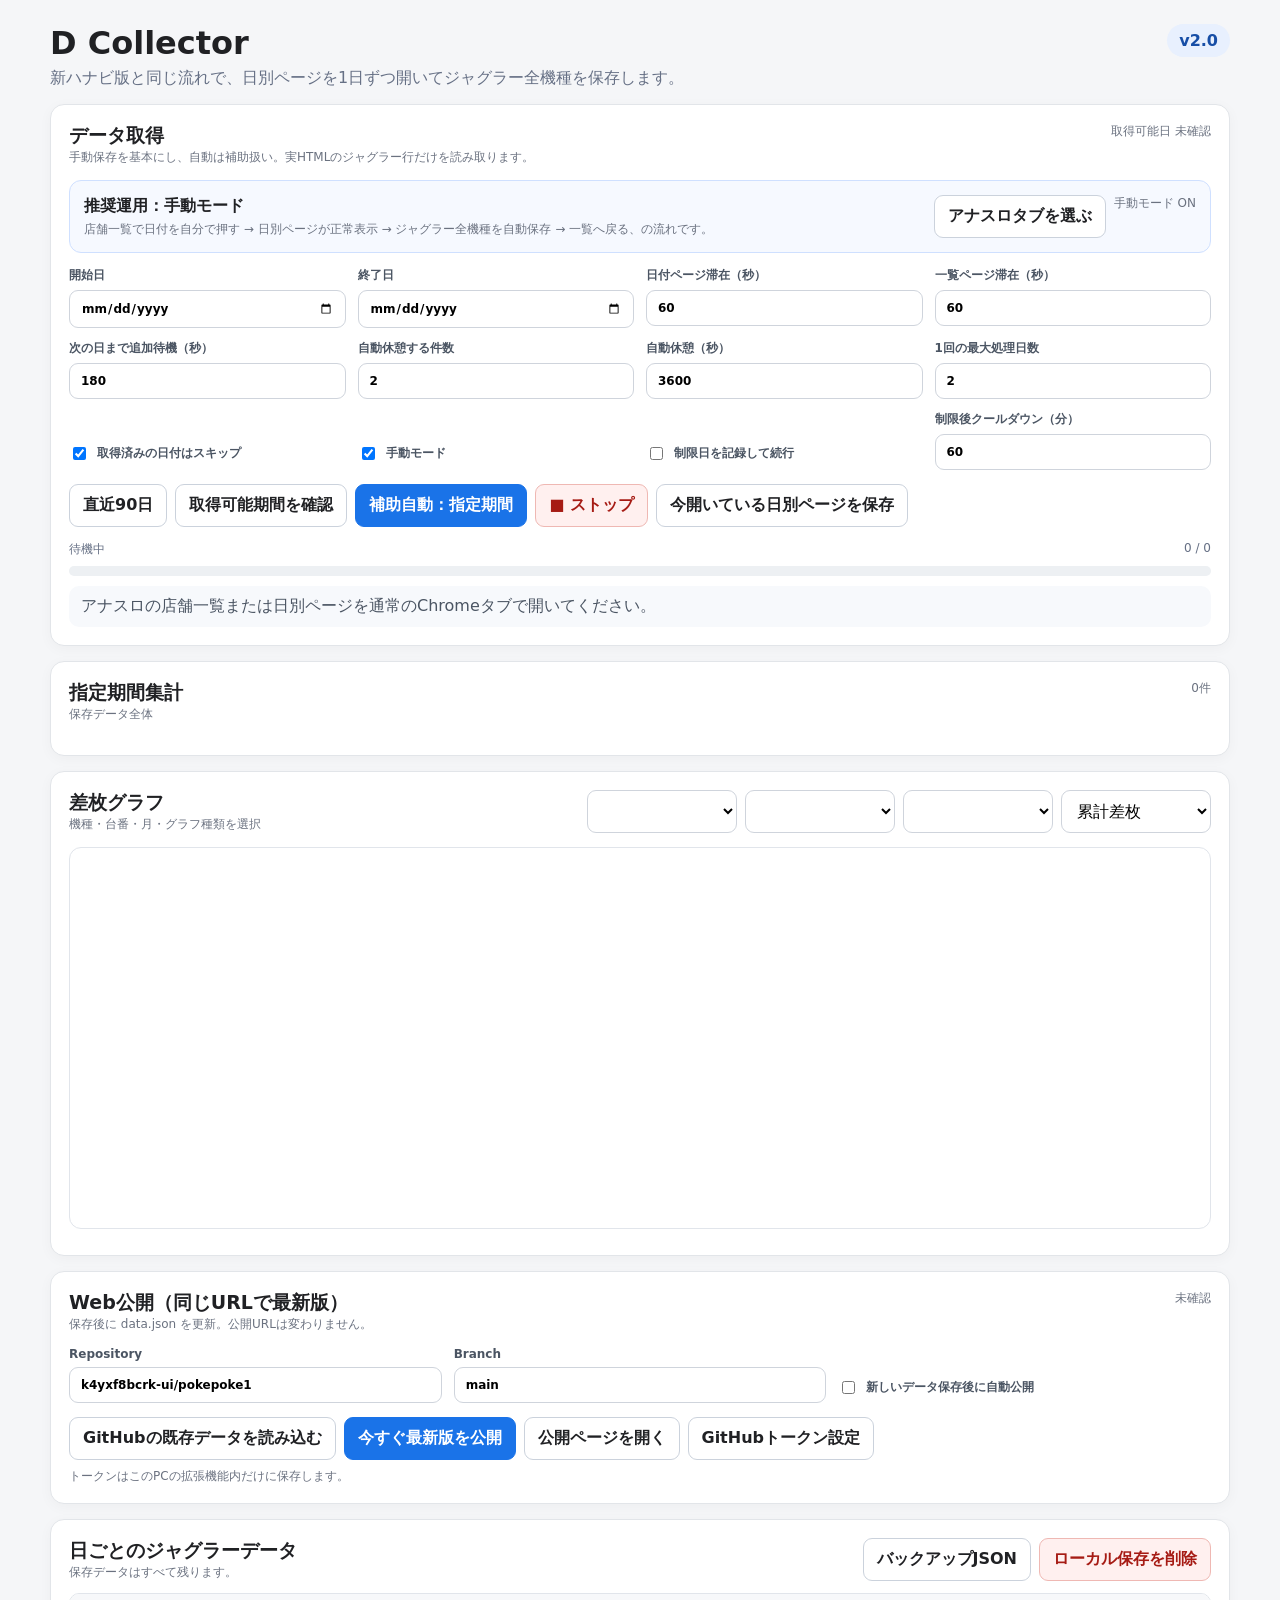
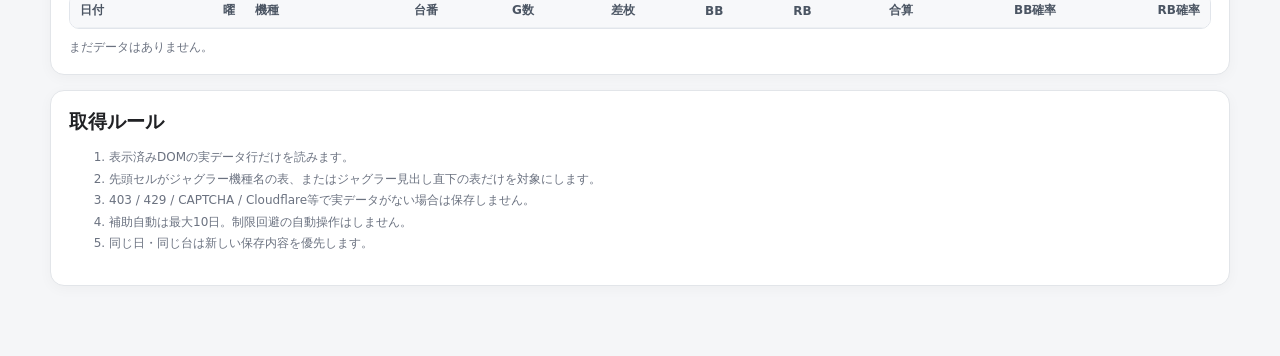
==== extension/collector.html @ d7a4352f "Add full Shin Hanabi style collector workspace" ====
<!doctype html>
<html lang="ja">
<head>
<meta charset="utf-8">
<meta name="viewport" content="width=device-width,initial-scale=1">
<title>D Collector</title>
<style>
:root{font-family:system-ui,-apple-system,BlinkMacSystemFont,"Segoe UI","Yu Gothic",Meiryo,sans-serif;color:#202124;background:#f5f6f8}*{box-sizing:border-box}body{margin:0;background:#f5f6f8}.wrap{width:min(1180px,calc(100% - 28px));margin:24px auto 70px}.hero{display:flex;justify-content:space-between;gap:18px;align-items:flex-start}.hero h1{margin:0 0 6px;font-size:32px}.hero p{margin:0;color:#667085}.pill{padding:7px 12px;border-radius:999px;background:#e8f0fe;color:#174ea6;font-weight:800}.panel{background:#fff;border:1px solid #e2e5e9;border-radius:14px;padding:18px;margin-top:15px;box-shadow:0 3px 14px rgba(0,0,0,.035)}h2{margin:0;font-size:19px}.section-head{display:flex;justify-content:space-between;gap:14px;align-items:flex-start;flex-wrap:wrap}.sub,.muted,small{color:#6b7280;font-size:12px}.manual-first{display:flex;justify-content:space-between;gap:14px;align-items:center;padding:14px;border:1px solid #cfe0ff;background:#f6f9ff;border-radius:12px;margin-top:14px}.manual-first strong{display:block;margin-bottom:4px}.grid{display:grid;grid-template-columns:repeat(4,minmax(0,1fr));gap:12px;margin-top:14px}label{font-size:12px;font-weight:800;color:#4b5563;display:flex;flex-direction:column;gap:6px}input,select{width:100%;border:1px solid #cfd4dc;border-radius:9px;padding:10px 11px;background:#fff;font:inherit}label.check{flex-direction:row;align-items:center;gap:8px;padding-top:25px}label.check input{width:auto}.btn-row{display:flex;gap:8px;flex-wrap:wrap;margin-top:14px}button{border:1px solid #cbd2dc;background:#fff;color:#202124;border-radius:9px;padding:10px 13px;font:inherit;font-weight:800;cursor:pointer}button.primary{background:#1a73e8;border-color:#1a73e8;color:#fff}button.accent{background:#6b3fa0;border-color:#6b3fa0;color:#fff}button.danger{background:#fff0ef;border-color:#efb8b3;color:#a61b14}.progress{height:10px;background:#edf0f3;border-radius:999px;overflow:hidden;margin-top:8px}.progress>div{height:100%;width:0;background:#1a73e8;transition:.2s}.progress-head{display:flex;justify-content:space-between;font-size:12px;color:#667085;margin-top:14px}.notice{margin-top:10px;padding:10px 12px;border-radius:10px;background:#f7f9fc;color:#4b5563;white-space:pre-wrap}.summary{display:grid;grid-template-columns:repeat(4,minmax(0,1fr));gap:10px;margin-top:14px}.card{border:1px solid #e1e5eb;border-radius:12px;padding:13px;background:#fafbfc}.card .k{font-size:12px;color:#6b7280}.card .v{font-size:19px;font-weight:900;margin-top:5px}.blue{color:#1a73e8}.red{color:#d93025}.table-scroll{overflow:auto;margin-top:12px;border:1px solid #e1e5eb;border-radius:10px}table{width:100%;min-width:1050px;border-collapse:collapse}th,td{padding:8px 10px;border-bottom:1px solid #edf0f3;text-align:right;white-space:nowrap;font-size:12px}th{background:#f7f8fa;color:#4b5563;position:sticky;top:0}th:nth-child(1),td:nth-child(1),th:nth-child(3),td:nth-child(3){text-align:left}.publish-grid{grid-template-columns:repeat(3,minmax(0,1fr))}.ok{color:#0f7b3e}.warn{color:#9a5b00}.chartWrap{border:1px solid #e1e5eb;border-radius:12px;overflow:hidden;margin-top:14px}.chartWrap canvas{display:block;width:100%;height:380px}.inline{display:flex;gap:8px;flex-wrap:wrap}.inline select{width:auto;min-width:150px}@media(max-width:900px){.grid,.summary,.publish-grid{grid-template-columns:1fr 1fr}}@media(max-width:560px){.hero,.manual-first{flex-direction:column;align-items:flex-start}.grid,.summary,.publish-grid{grid-template-columns:1fr}.wrap{width:calc(100% - 18px)}}
</style>
</head>
<body>
<main class="wrap">
<header class="hero"><div><h1>D Collector</h1><p>新ハナビ版と同じ流れで、日別ページを1日ずつ開いてジャグラー全機種を保存します。</p></div><div class="pill">v2.0</div></header>

<section class="panel">
  <div class="section-head"><div><h2>データ取得</h2><div class="sub">手動保存を基本にし、自動は補助扱い。実HTMLのジャグラー行だけを読み取ります。</div></div><span id="availableInfo" class="muted">取得可能日 未確認</span></div>
  <div class="manual-first"><div><strong>推奨運用：手動モード</strong><div class="sub">店舗一覧で日付を自分で押す → 日別ページが正常表示 → ジャグラー全機種を自動保存 → 一覧へ戻る、の流れです。</div></div><div class="btn-row" style="margin:0"><button id="openListManual">アナスロタブを選ぶ</button><span id="manualStatus" class="muted">手動モード ON</span></div></div>

  <div class="grid">
    <label>開始日<input id="startDate" type="date"></label>
    <label>終了日<input id="endDate" type="date"></label>
    <label>日付ページ滞在（秒）<input id="detailDwell" type="number" min="10" max="300" step="10" value="60"></label>
    <label>一覧ページ滞在（秒）<input id="listDwell" type="number" min="10" max="300" step="10" value="60"></label>
    <label>次の日まで追加待機（秒）<input id="interval" type="number" min="60" max="600" step="30" value="180"></label>
    <label>自動休憩する件数<input id="breakEvery" type="number" min="2" max="100" value="2"></label>
    <label>自動休憩（秒）<input id="breakSeconds" type="number" min="300" max="7200" step="300" value="3600"></label>
    <label>1回の最大処理日数<input id="maxPerRun" type="number" min="1" max="10" value="2"></label>
    <label class="check"><input id="skipDone" type="checkbox" checked><span>取得済みの日付はスキップ</span></label>
    <label class="check"><input id="manualMode" type="checkbox" checked><span>手動モード</span></label>
    <label class="check"><input id="continueAfterRestricted" type="checkbox"><span>制限日を記録して続行</span></label>
    <label>制限後クールダウン（分）<input id="cooldown" type="number" min="1" max="360" value="60"></label>
  </div>
  <div class="btn-row"><button id="set90">直近90日</button><button id="scanAvailable">取得可能期間を確認</button><button id="collectRange" class="primary">補助自動：指定期間</button><button id="stop" class="danger" disabled>■ ストップ</button><button id="captureCurrent">今開いている日別ページを保存</button></div>
  <div class="progress-head"><span id="status">待機中</span><span id="progressText">0 / 0</span></div><div class="progress"><div id="progressBar"></div></div><div id="notice" class="notice">アナスロの店舗一覧または日別ページを通常のChromeタブで開いてください。</div>
</section>

<section class="panel"><div class="section-head"><div><h2>指定期間集計</h2><div id="summaryRangeInfo" class="sub">保存データ全体</div></div><span id="recordCount" class="muted">0件</span></div><div id="summaryCards" class="summary"></div></section>

<section class="panel"><div class="section-head"><div><h2>差枚グラフ</h2><div class="sub">機種・台番・月・グラフ種類を選択</div></div><div class="inline"><select id="chartModel"></select><select id="chartMachine"></select><select id="chartMonth"></select><select id="chartMode"><option value="cumulative">累計差枚</option><option value="daily">日別差枚</option><option value="monthly">月別差枚</option></select></div></div><div class="chartWrap"><canvas id="chartCanvas"></canvas></div><div id="chartLegend" class="muted" style="margin-top:8px"></div></section>

<section class="panel">
  <div class="section-head"><div><h2>Web公開（同じURLで最新版）</h2><div class="sub">保存後に data.json を更新。公開URLは変わりません。</div></div><span id="publishStatus" class="muted">未確認</span></div>
  <div class="grid publish-grid"><label>Repository<input id="repo" value="k4yxf8bcrk-ui/pokepoke1"></label><label>Branch<input id="branch" value="main"></label><label class="check"><input id="publishAuto" type="checkbox"><span>新しいデータ保存後に自動公開</span></label></div>
  <div class="btn-row"><button id="pullGithub">GitHubの既存データを読み込む</button><button id="publishNow" class="primary">今すぐ最新版を公開</button><button id="publishOpen">公開ページを開く</button><button id="openOptions">GitHubトークン設定</button></div>
  <div class="sub" style="margin-top:8px">トークンはこのPCの拡張機能内だけに保存します。</div>
</section>

<section class="panel"><div class="section-head"><div><h2>日ごとのジャグラーデータ</h2><div class="sub">保存データはすべて残ります。</div></div><div class="btn-row" style="margin:0"><button id="exportJson">バックアップJSON</button><button id="clearLocal" class="danger">ローカル保存を削除</button></div></div><div class="table-scroll"><table><thead><tr><th>日付</th><th>曜</th><th>機種</th><th>台番</th><th>G数</th><th>差枚</th><th>BB</th><th>RB</th><th>合算</th><th>BB確率</th><th>RB確率</th></tr></thead><tbody id="dataBody"></tbody></table></div><div id="empty" class="muted" style="margin-top:10px">まだデータはありません。</div></section>

<section class="panel"><h2>取得ルール</h2><ol class="sub" style="line-height:1.8"><li>表示済みDOMの実データ行だけを読みます。</li><li>先頭セルがジャグラー機種名の表、またはジャグラー見出し直下の表だけを対象にします。</li><li>403 / 429 / CAPTCHA / Cloudflare等で実データがない場合は保存しません。</li><li>補助自動は最大10日。制限回避の自動操作はしません。</li><li>同じ日・同じ台は新しい保存内容を優先します。</li></ol></section>
</main>
<script src="collector.js"></script>
</body>
</html>
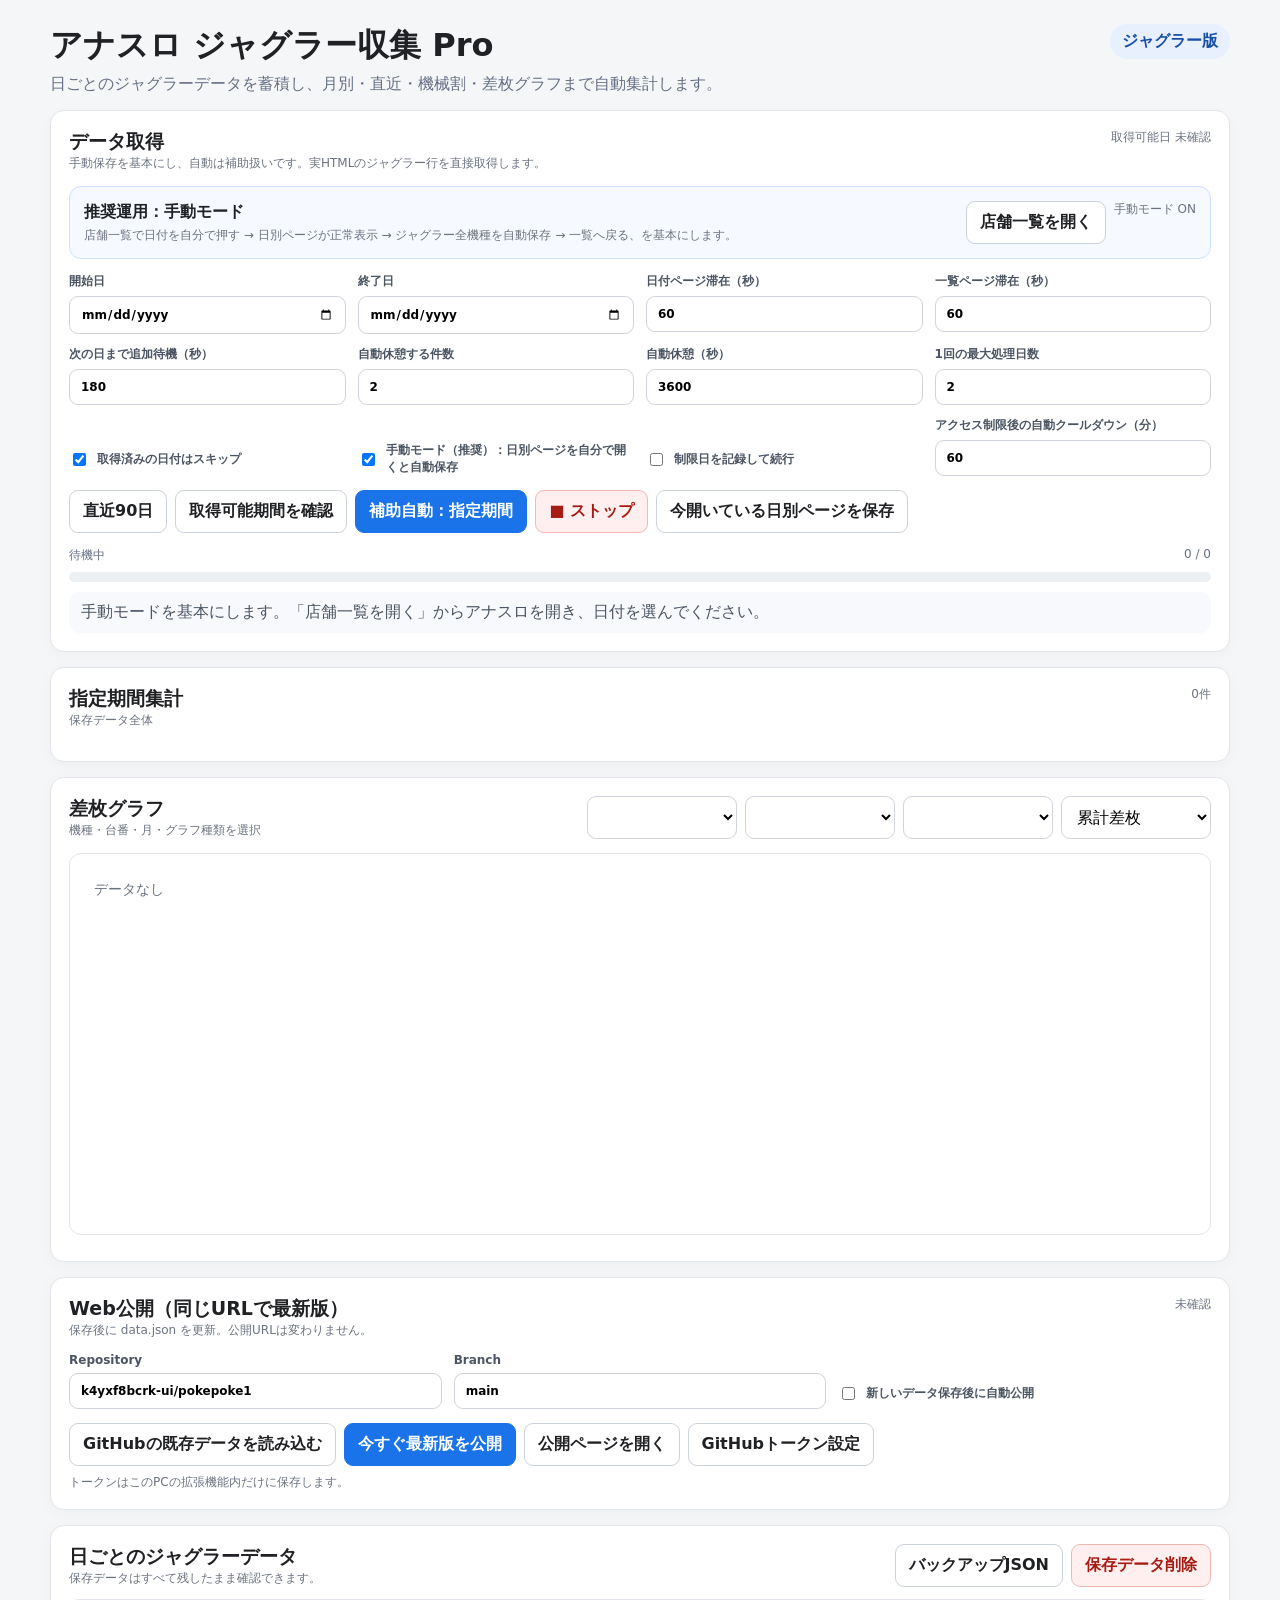
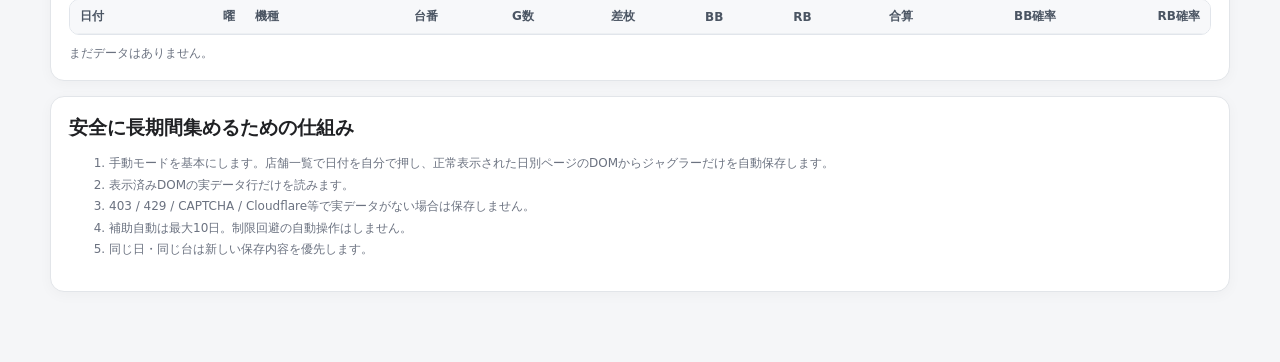
==== commit 03498966: "Match Shin Hanabi collector labels" ====
--- a/extension/collector.html
+++ b/extension/collector.html
@@ -3,18 +3,18 @@
 <head>
 <meta charset="utf-8">
 <meta name="viewport" content="width=device-width,initial-scale=1">
-<title>D Collector</title>
+<title>アナスロ ジャグラー収集 Pro</title>
 <style>
 :root{font-family:system-ui,-apple-system,BlinkMacSystemFont,"Segoe UI","Yu Gothic",Meiryo,sans-serif;color:#202124;background:#f5f6f8}*{box-sizing:border-box}body{margin:0;background:#f5f6f8}.wrap{width:min(1180px,calc(100% - 28px));margin:24px auto 70px}.hero{display:flex;justify-content:space-between;gap:18px;align-items:flex-start}.hero h1{margin:0 0 6px;font-size:32px}.hero p{margin:0;color:#667085}.pill{padding:7px 12px;border-radius:999px;background:#e8f0fe;color:#174ea6;font-weight:800}.panel{background:#fff;border:1px solid #e2e5e9;border-radius:14px;padding:18px;margin-top:15px;box-shadow:0 3px 14px rgba(0,0,0,.035)}h2{margin:0;font-size:19px}.section-head{display:flex;justify-content:space-between;gap:14px;align-items:flex-start;flex-wrap:wrap}.sub,.muted,small{color:#6b7280;font-size:12px}.manual-first{display:flex;justify-content:space-between;gap:14px;align-items:center;padding:14px;border:1px solid #cfe0ff;background:#f6f9ff;border-radius:12px;margin-top:14px}.manual-first strong{display:block;margin-bottom:4px}.grid{display:grid;grid-template-columns:repeat(4,minmax(0,1fr));gap:12px;margin-top:14px}label{font-size:12px;font-weight:800;color:#4b5563;display:flex;flex-direction:column;gap:6px}input,select{width:100%;border:1px solid #cfd4dc;border-radius:9px;padding:10px 11px;background:#fff;font:inherit}label.check{flex-direction:row;align-items:center;gap:8px;padding-top:25px}label.check input{width:auto}.btn-row{display:flex;gap:8px;flex-wrap:wrap;margin-top:14px}button{border:1px solid #cbd2dc;background:#fff;color:#202124;border-radius:9px;padding:10px 13px;font:inherit;font-weight:800;cursor:pointer}button.primary{background:#1a73e8;border-color:#1a73e8;color:#fff}button.accent{background:#6b3fa0;border-color:#6b3fa0;color:#fff}button.danger{background:#fff0ef;border-color:#efb8b3;color:#a61b14}.progress{height:10px;background:#edf0f3;border-radius:999px;overflow:hidden;margin-top:8px}.progress>div{height:100%;width:0;background:#1a73e8;transition:.2s}.progress-head{display:flex;justify-content:space-between;font-size:12px;color:#667085;margin-top:14px}.notice{margin-top:10px;padding:10px 12px;border-radius:10px;background:#f7f9fc;color:#4b5563;white-space:pre-wrap}.summary{display:grid;grid-template-columns:repeat(4,minmax(0,1fr));gap:10px;margin-top:14px}.card{border:1px solid #e1e5eb;border-radius:12px;padding:13px;background:#fafbfc}.card .k{font-size:12px;color:#6b7280}.card .v{font-size:19px;font-weight:900;margin-top:5px}.blue{color:#1a73e8}.red{color:#d93025}.table-scroll{overflow:auto;margin-top:12px;border:1px solid #e1e5eb;border-radius:10px}table{width:100%;min-width:1050px;border-collapse:collapse}th,td{padding:8px 10px;border-bottom:1px solid #edf0f3;text-align:right;white-space:nowrap;font-size:12px}th{background:#f7f8fa;color:#4b5563;position:sticky;top:0}th:nth-child(1),td:nth-child(1),th:nth-child(3),td:nth-child(3){text-align:left}.publish-grid{grid-template-columns:repeat(3,minmax(0,1fr))}.ok{color:#0f7b3e}.warn{color:#9a5b00}.chartWrap{border:1px solid #e1e5eb;border-radius:12px;overflow:hidden;margin-top:14px}.chartWrap canvas{display:block;width:100%;height:380px}.inline{display:flex;gap:8px;flex-wrap:wrap}.inline select{width:auto;min-width:150px}@media(max-width:900px){.grid,.summary,.publish-grid{grid-template-columns:1fr 1fr}}@media(max-width:560px){.hero,.manual-first{flex-direction:column;align-items:flex-start}.grid,.summary,.publish-grid{grid-template-columns:1fr}.wrap{width:calc(100% - 18px)}}
 </style>
 </head>
 <body>
 <main class="wrap">
-<header class="hero"><div><h1>D Collector</h1><p>新ハナビ版と同じ流れで、日別ページを1日ずつ開いてジャグラー全機種を保存します。</p></div><div class="pill">v2.0</div></header>
+<header class="hero"><div><h1>アナスロ ジャグラー収集 Pro</h1><p>日ごとのジャグラーデータを蓄積し、月別・直近・機械割・差枚グラフまで自動集計します。</p></div><div class="pill">ジャグラー版</div></header>
 
 <section class="panel">
-  <div class="section-head"><div><h2>データ取得</h2><div class="sub">手動保存を基本にし、自動は補助扱い。実HTMLのジャグラー行だけを読み取ります。</div></div><span id="availableInfo" class="muted">取得可能日 未確認</span></div>
-  <div class="manual-first"><div><strong>推奨運用：手動モード</strong><div class="sub">店舗一覧で日付を自分で押す → 日別ページが正常表示 → ジャグラー全機種を自動保存 → 一覧へ戻る、の流れです。</div></div><div class="btn-row" style="margin:0"><button id="openListManual">アナスロタブを選ぶ</button><span id="manualStatus" class="muted">手動モード ON</span></div></div>
+  <div class="section-head"><div><h2>データ取得</h2><div class="sub">手動保存を基本にし、自動は補助扱いです。実HTMLのジャグラー行を直接取得します。</div></div><span id="availableInfo" class="muted">取得可能日 未確認</span></div>
+  <div class="manual-first"><div><strong>推奨運用：手動モード</strong><div class="sub">店舗一覧で日付を自分で押す → 日別ページが正常表示 → ジャグラー全機種を自動保存 → 一覧へ戻る、を基本にします。</div></div><div class="btn-row" style="margin:0"><button id="openListManual">店舗一覧を開く</button><span id="manualStatus" class="muted">手動モード ON</span></div></div>
 
   <div class="grid">
     <label>開始日<input id="startDate" type="date"></label>
@@ -26,12 +26,12 @@
     <label>自動休憩（秒）<input id="breakSeconds" type="number" min="300" max="7200" step="300" value="3600"></label>
     <label>1回の最大処理日数<input id="maxPerRun" type="number" min="1" max="10" value="2"></label>
     <label class="check"><input id="skipDone" type="checkbox" checked><span>取得済みの日付はスキップ</span></label>
-    <label class="check"><input id="manualMode" type="checkbox" checked><span>手動モード</span></label>
+    <label class="check"><input id="manualMode" type="checkbox" checked><span>手動モード（推奨）：日別ページを自分で開くと自動保存</span></label>
     <label class="check"><input id="continueAfterRestricted" type="checkbox"><span>制限日を記録して続行</span></label>
-    <label>制限後クールダウン（分）<input id="cooldown" type="number" min="1" max="360" value="60"></label>
+    <label>アクセス制限後の自動クールダウン（分）<input id="cooldown" type="number" min="1" max="360" value="60"></label>
   </div>
   <div class="btn-row"><button id="set90">直近90日</button><button id="scanAvailable">取得可能期間を確認</button><button id="collectRange" class="primary">補助自動：指定期間</button><button id="stop" class="danger" disabled>■ ストップ</button><button id="captureCurrent">今開いている日別ページを保存</button></div>
-  <div class="progress-head"><span id="status">待機中</span><span id="progressText">0 / 0</span></div><div class="progress"><div id="progressBar"></div></div><div id="notice" class="notice">アナスロの店舗一覧または日別ページを通常のChromeタブで開いてください。</div>
+  <div class="progress-head"><span id="status">待機中</span><span id="progressText">0 / 0</span></div><div class="progress"><div id="progressBar"></div></div><div id="notice" class="notice">手動モードを基本にします。「店舗一覧を開く」からアナスロを開き、日付を選んでください。</div>
 </section>
 
 <section class="panel"><div class="section-head"><div><h2>指定期間集計</h2><div id="summaryRangeInfo" class="sub">保存データ全体</div></div><span id="recordCount" class="muted">0件</span></div><div id="summaryCards" class="summary"></div></section>
@@ -45,9 +45,9 @@
   <div class="sub" style="margin-top:8px">トークンはこのPCの拡張機能内だけに保存します。</div>
 </section>
 
-<section class="panel"><div class="section-head"><div><h2>日ごとのジャグラーデータ</h2><div class="sub">保存データはすべて残ります。</div></div><div class="btn-row" style="margin:0"><button id="exportJson">バックアップJSON</button><button id="clearLocal" class="danger">ローカル保存を削除</button></div></div><div class="table-scroll"><table><thead><tr><th>日付</th><th>曜</th><th>機種</th><th>台番</th><th>G数</th><th>差枚</th><th>BB</th><th>RB</th><th>合算</th><th>BB確率</th><th>RB確率</th></tr></thead><tbody id="dataBody"></tbody></table></div><div id="empty" class="muted" style="margin-top:10px">まだデータはありません。</div></section>
+<section class="panel"><div class="section-head"><div><h2>日ごとのジャグラーデータ</h2><div class="sub">保存データはすべて残したまま確認できます。</div></div><div class="btn-row" style="margin:0"><button id="exportJson">バックアップJSON</button><button id="clearLocal" class="danger">保存データ削除</button></div></div><div class="table-scroll"><table><thead><tr><th>日付</th><th>曜</th><th>機種</th><th>台番</th><th>G数</th><th>差枚</th><th>BB</th><th>RB</th><th>合算</th><th>BB確率</th><th>RB確率</th></tr></thead><tbody id="dataBody"></tbody></table></div><div id="empty" class="muted" style="margin-top:10px">まだデータはありません。</div></section>
 
-<section class="panel"><h2>取得ルール</h2><ol class="sub" style="line-height:1.8"><li>表示済みDOMの実データ行だけを読みます。</li><li>先頭セルがジャグラー機種名の表、またはジャグラー見出し直下の表だけを対象にします。</li><li>403 / 429 / CAPTCHA / Cloudflare等で実データがない場合は保存しません。</li><li>補助自動は最大10日。制限回避の自動操作はしません。</li><li>同じ日・同じ台は新しい保存内容を優先します。</li></ol></section>
+<section class="panel"><h2>安全に長期間集めるための仕組み</h2><ol class="sub" style="line-height:1.8"><li>手動モードを基本にします。店舗一覧で日付を自分で押し、正常表示された日別ページのDOMからジャグラーだけを自動保存します。</li><li>表示済みDOMの実データ行だけを読みます。</li><li>403 / 429 / CAPTCHA / Cloudflare等で実データがない場合は保存しません。</li><li>補助自動は最大10日。制限回避の自動操作はしません。</li><li>同じ日・同じ台は新しい保存内容を優先します。</li></ol></section>
 </main>
 <script src="collector.js"></script>
 </body>
